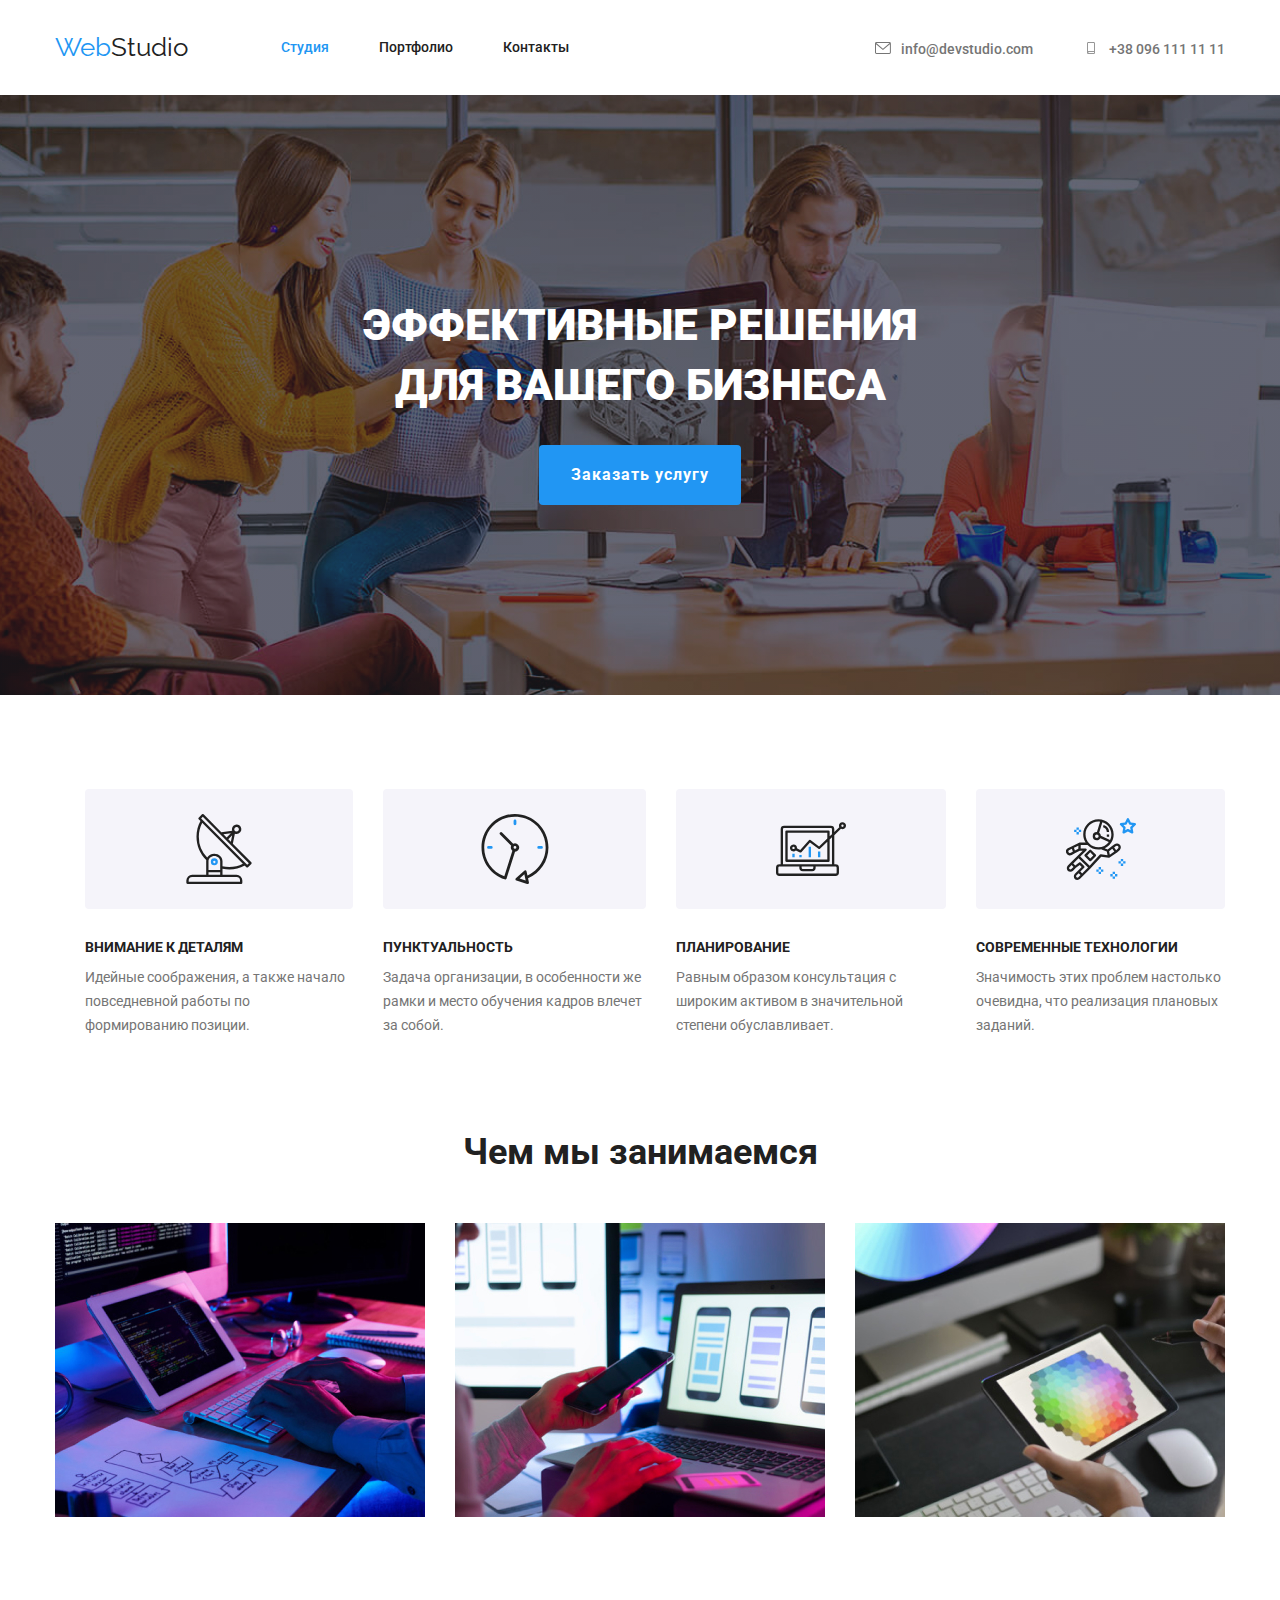
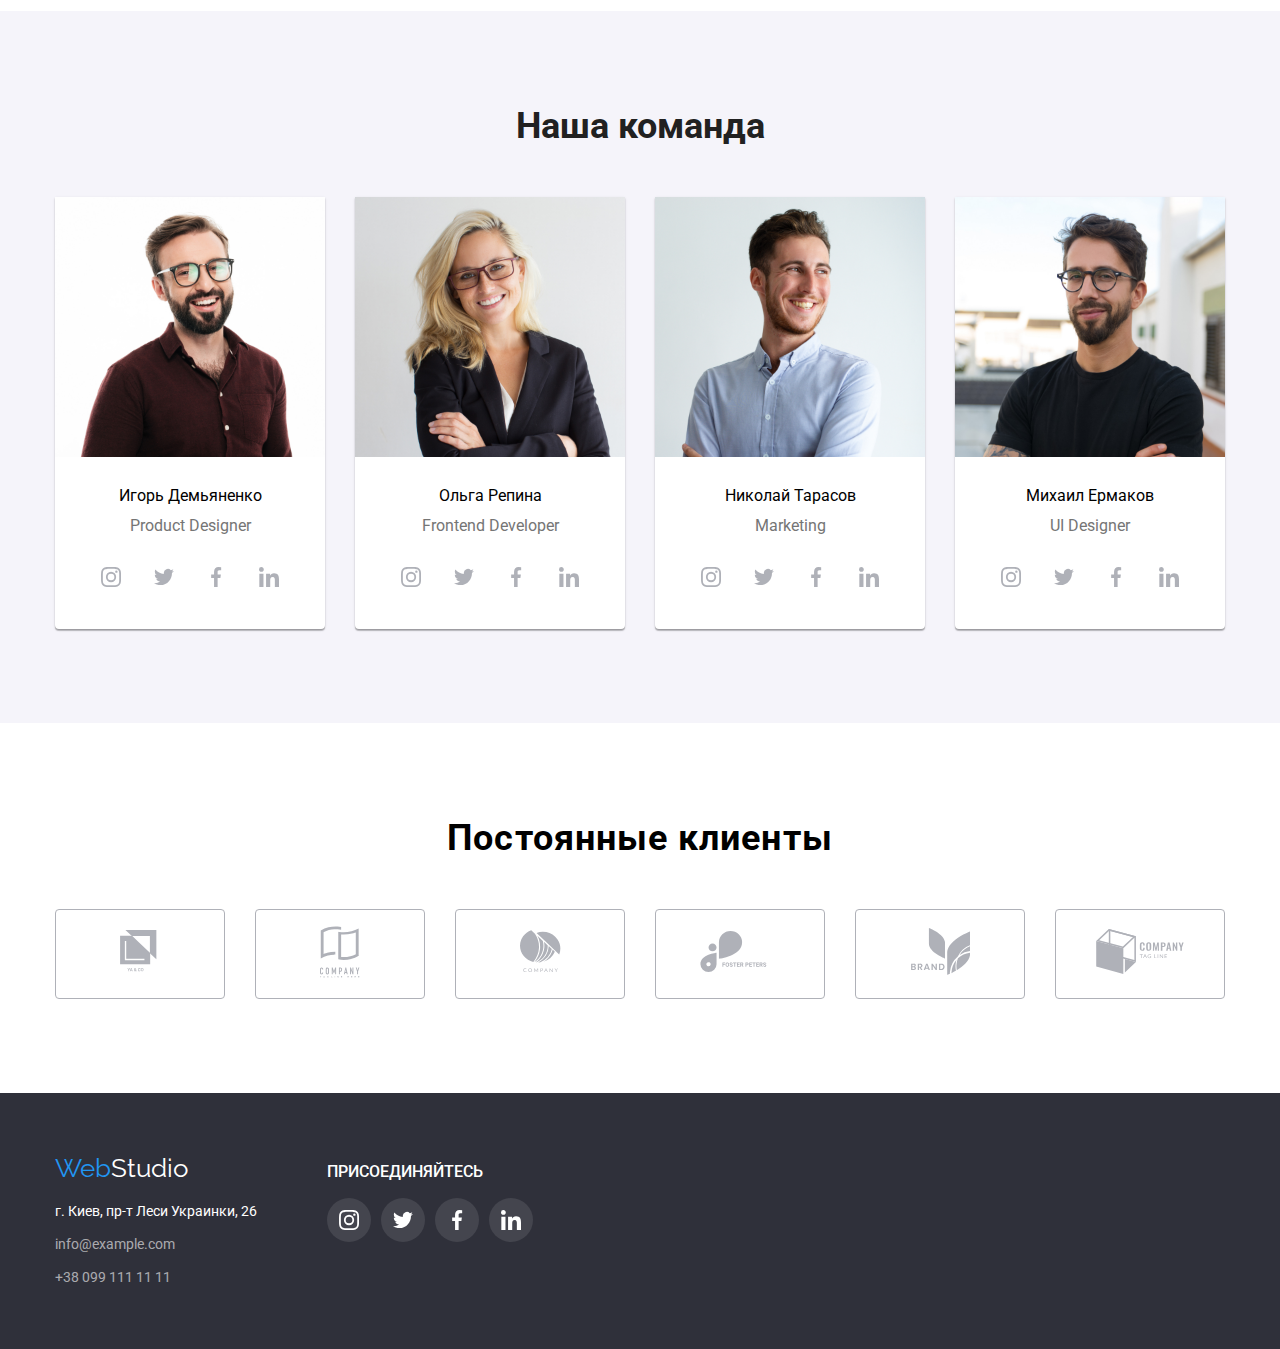
==== index.html @ 8dbe751a "hw-05" ====
<!DOCTYPE html>
<html lang="ru">

<head>
    <meta charset="UTF-8">
    <meta name="viewport" content="width=device-width, initial-scale=1.0">
    <title>WebStudio</title>
    <link rel="stylesheet" href="./css/modern-normalize.css">
    <link rel="preconnect" href="https://fonts.gstatic.com">
    <link
        href="https://fonts.googleapis.com/css2?family=Raleway:wght@700&family=Roboto:wght@400;500;700;900&display=swap"
        rel="stylesheet">
    <link rel="stylesheet" href="./css/style.css">
    <!-- <link rel="stylesheet" href="./css/variables.css"> -->
</head>

<body>
    <header class="page-header">
        <!-- navigation -->
        <div class="container">
        <nav class="header-nav">
            <a href="./index.html" class="logo"><span class="logo-web">Web</span><span
                    class="logo-studio">Studio</span></a>
            <ul class="navigation">
                <li class="nav-item">
                    <a href="./index.html" class="link current">Студия</a>
                </li>
                <li class="nav-item">
                    <a href="./portfolio.html" class="link">Портфолио</a>
                </li>
                <li class="nav-item">
                    <a href="#contacts" class="link">Контакты</a>
                </li>
            </ul>
        <!-- adress -->
        <ul class="header-adress">
            <li class="adress-item">
               <a href="mailto:info@devstudio.com" class="adress">
                <svg class="adress-icon" width="16" height="12">
                    <use href="./img/symbol-defs.svg#icon-envelope-4"></use>
                </svg>info@devstudio.com</a>
            </li>
            <li class="adress-item">
               <a href="tel:+380961111111" class="adress">
                <svg class="adress-icon" width="16" height="12">
                    <use href="./img/symbol-defs.svg#icon-smartphone"></use>
                </svg>+38 096 111 11 11</a>
            </li>
        </ul>
        </nav>
        </div>
    </header>
    <main>
        <!-- hero -->
        <section class="hero">
         <div class="container">
            <h1 class="hero-title">Эффективные решения <br> для вашего бизнеса</h1>
            <button class="hero-btn">Заказать услугу</button> 
         </div>
        </section>
        <!-- feature -->
        <section class="feature">
         <div class="container">
            <ul class="feature-list">
                <li class="feature-item">
                    <div class="thumb">
                        <svg class="feature-icon" width="70" height="70">
                            <use href="./img/symbol-defs.svg#icon-antenna-1"></use>
                        </svg>
                    </div>
                    <h3 class="feature-title">Внимание к деталям</h3>
                    <p class="feature-text">Идейные соображения, а также начало повседневной работы по формированию позиции.</p>
                </li>
                <li class="feature-item">
                    <div class="thumb">
                        <svg class="feature-icon" width="70" height="70">
                            <use href="./img/symbol-defs.svg#icon-clock-1"></use>
                        </svg>
                    </div>
                    <h3 class="feature-title">Пунктуальность</h3>
                    <p class="feature-text">Задача организации, в особенности же рамки и место обучения кадров влечет за собой.</p>
                </li>
                <li class="feature-item">
                    <div class="thumb">
                        <svg class="feature-icon" width="70" height="70">
                            <use href="./img/symbol-defs.svg#icon-diagram-1"></use>
                    </svg>
                        </div>
                    <h3 class="feature-title">Планирование</h3>
                    <p class="feature-text">Равным образом консультация с широким активом в значительной степени обуславливает.</p>
                </li>
                <li class="feature-item">
                    <div class="thumb">
                        <svg class="feature-icon" width="70" height="70">
                            <use href="./img/symbol-defs.svg#icon-astronaut-1"></use>
                        </svg>
                    </div>
                    <h3 class="feature-title">Современные технологии</h3>
                    <p class="feature-text">Значимость этих проблем настолько очевидна, что реализация плановых заданий.
                    </p>
                </li>
            </ul>
         </div>
        </section>
        <!-- visual -->
        <section class="visual">
         <div class="container">
            <h2 class="visual-tittle">Чем мы занимаемся</h2>
            <ul class="visual-list">
                <li class="visual-item">
                    <img class="visual-img" src="./img/img.jpg" alt="img" width="370" height="294">
                </li>
                <li class="visual-item">
                    <img class="visual-img" src="./img/img_1.jpg" alt="img(1)" width="370" height="294">
                </li>
                <li class="visual-item">
                    <img class="visual-img" src="./img/img_2.jpg" alt="img(2)" width="370" height="294">
                </li>
            </ul>
         </div>
        </section>
        <!-- team -->
        <section class="team">
            <div class="container">
            <h2 class="team-tittle">Наша команда</h2>
            <ul class="team-list">
                <li class="team-item">
                    <img src="./img/img_3.jpg" alt="img(3)" width="270" height="260">
                    <div class="team-item-text">
                    <h3 class="team-item-name">Игорь Демьяненко</h3>
                    <p class="team-item-position">Product Designer</p>
                    <ul class="social">
                        <li class="social-item">
                            <a href="#" class="social-link">
                                <svg class="social-icon" width="20" height="20">
                                    <use href="./img/symbol-defs.svg#icon-instagram-2"></use>
                                </svg>
                            </a>
                        </li>
                        <li class="social-item">
                            <a href="#" class="social-link">
                                <svg class="social-icon" width="20" height="20">
                                    <use href="./img/symbol-defs.svg#icon-twitter-1"></use>
                                </svg>
                            </a>
                        </li>
                        <li class="social-item">
                            <a href="#" class="social-link">
                                <svg class="social-icon" width="20" height="20">
                                    <use href="./img/symbol-defs.svg#icon-facebook-1"></use>
                                </svg>
                            </a>
                        </li>
                        <li class="social-item">
                            <a href="#" class="social-link">
                                <svg class="social-icon" width="20" height="20">
                                    <use href="./img/symbol-defs.svg#icon-linkedin-1"></use>
                                </svg>
                            </a>
                        </li>
                    </ul>
                    </div>
                </li>
                <li class="team-item">
                    <img src="./img/img_4.jpg" alt="img(4)" width="270" height="260">
                    <div class="team-item-text">
                    <h3 class="team-item-name">Ольга Репина</h3>
                    <p class="team-item-position">Frontend Developer</p>
                    <ul class="social">
                        <li class="social-item">
                            <a href="#" class="social-link">
                                <svg class="social-icon" width="20" height="20">
                                    <use href="./img/symbol-defs.svg#icon-instagram-2"></use>
                                </svg>
                            </a>
                        </li>
                        <li class="social-item">
                            <a href="#" class="social-link">
                                <svg class="social-icon" width="20" height="20">
                                    <use href="./img/symbol-defs.svg#icon-twitter-1"></use>
                                </svg>
                            </a>
                        </li>
                        <li class="social-item">
                            <a href="#" class="social-link">
                                <svg class="social-icon" width="20" height="20">
                                    <use href="./img/symbol-defs.svg#icon-facebook-1"></use>
                                </svg>
                            </a>
                        </li>
                        <li class="social-item">
                            <a href="#" class="social-link">
                                <svg class="social-icon" width="20" height="20">
                                    <use href="./img/symbol-defs.svg#icon-linkedin-1"></use>
                                </svg>
                            </a>
                        </li>
                    </ul>
                    </div>
                </li>
                <li class="team-item">
                    <img src="./img/img_5.jpg" alt="img(5)" width="270" height="260">
                    <div class="team-item-text">
                    <h3 class="team-item-name">Николай Тарасов</h3>
                    <p class="team-item-position">Marketing</p>
                    <ul class="social">
                        <li class="social-item">
                            <a href="#" class="social-link">
                                <svg class="social-icon" width="20" height="20">
                                    <use href="./img/symbol-defs.svg#icon-instagram-2"></use>
                                </svg>
                            </a>
                        </li>
                        <li class="social-item">
                            <a href="#" class="social-link">
                                <svg class="social-icon" width="20" height="20">
                                    <use href="./img/symbol-defs.svg#icon-twitter-1"></use>
                                </svg>
                            </a>
                        </li>
                        <li class="social-item">
                            <a href="#" class="social-link">
                                <svg class="social-icon" width="20" height="20">
                                    <use href="./img/symbol-defs.svg#icon-facebook-1"></use>
                                </svg>
                            </a>
                        </li>
                        <li class="social-item">
                            <a href="#" class="social-link">
                                <svg class="social-icon" width="20" height="20">
                                    <use href="./img/symbol-defs.svg#icon-linkedin-1"></use>
                                </svg>
                            </a>
                        </li>
                    </ul>
                    </div>
                </li>
                <li class="team-item">
                    <img src="./img/img_6.jpg" alt="img(6)" width="270" height="260">
                    <div class="team-item-text">
                    <h3 class="team-item-name">Михаил Ермаков</h3>
                    <p class="team-item-position">UI Designer</p>
                    <ul class="social">
                        <li class="social-item">
                            <a href="#" class="social-link">
                                <svg class="social-icon" width="20" height="20">
                                    <use href="./img/symbol-defs.svg#icon-instagram-2"></use>
                                </svg>
                            </a>
                        </li>
                        <li class="social-item">
                            <a href="#" class="social-link">
                                <svg class="social-icon" width="20" height="20">
                                    <use href="./img/symbol-defs.svg#icon-twitter-1"></use>
                                </svg>
                            </a>
                        </li>
                        <li class="social-item">
                            <a href="#" class="social-link">
                                <svg class="social-icon" width="20" height="20">
                                    <use href="./img/symbol-defs.svg#icon-facebook-1"></use>
                                </svg>
                            </a>
                        </li>
                        <li class="social-item">
                            <a href="#" class="social-link">
                                <svg class="social-icon" width="20" height="20">
                                    <use href="./img/symbol-defs.svg#icon-linkedin-1"></use>
                                </svg>
                            </a>
                        </li>
                    </ul>
                    </div>
                </li>
            </ul>
            </div>
        </section>
        <!-- clients -->
        <section class="clients">
            <div class="container">
                <h2 class="clients-title">Постоянные клиенты</h2>
                <ul class="clients-list">
                    <li class="clients-item">
                        <a href="#" class="clients-link">
                            <svg class="clients-icon" width="44.27" height="44.23">
                                <use href="./img/symbol-defs.svg#icon-logo-1"></use>
                            </svg>
                        </a>
                    </li>
                    <li class="clients-item">
                        <a href="#" class="clients-link">
                            <svg class="clients-icon" width="40" height="52">
                                <use href="./img/symbol-defs.svg#icon-logo-2"></use>
                            </svg>
                        </a>
                    </li>
                    <li class="clients-item">
                        <a href="#" class="clients-link">
                            <svg class="clients-icon" width="41" height="42.6">
                                <use href="./img/symbol-defs.svg#icon-logo-3"></use>
                            </svg>
                        </a>
                    </li>
                    <li class="clients-item">
                        <a href="#" class="clients-link">
                            <svg class="clients-icon" width="79.66" height="42.02">
                                <use href="./img/symbol-defs.svg#icon-logo-4"></use>
                            </svg>
                        </a>
                    </li>
                    <li class="clients-item">
                        <a href="#" class="clients-link">
                            <svg class="clients-icon" width="59" height="47">
                                <use href="./img/symbol-defs.svg#icon-logo-5"></use>
                            </svg>
                        </a>
                    </li>
                    <li class="clients-item">
                        <a href="#" class="clients-link">
                            <svg class="clients-icon" width="88.48" height="45.44">
                                <use href="./img/symbol-defs.svg#icon-Object"></use>
                            </svg>
                        </a>
                    </li>
                </ul>
            </div>
        </section>
    </main>
    <!-- contacts -->
    <footer class="footer">
        <div class="container">
            <div class="footer-content">
                <a href="./index.html" class="logo-footer"><span class="logo-web">Web</span><span
                class="logo-studio-footer">Studio</span></a>
                <address class="footer-contacts" id="contacts">
                <a href="#" class="contacts-location">г. Киев, пр-т Леси Украинки, 26</a>
                <a href="mailto:info@example.com" class="contacts">info@example.com</a>
                <a href="tell:+380991111111" class="contacts">+38 099 111 11 11</a>
                </address>
            </div>
            <div class="footer-social">
            <h2 class="social-title">Присоединяйтесь</h2>
            <ul class="social-card">
                <li class="social-item-footer">
                    <a href="#" class="social-link-footer">
                        <svg class="social-icon-footer" width="20" height="20">
                            <use href="./img/symbol-defs.svg#icon-instagram-2"></use>
                        </svg>
                    </a>
                </li>
                <li class="social-item-footer">
                    <a href="#" class="social-link-footer">
                        <svg class="social-icon-footer" width="20" height="20">
                            <use href="./img/symbol-defs.svg#icon-twitter-1"></use>
                        </svg>
                    </a>
                </li>
                <li class="social-item-footer">
                    <a href="#" class="social-link-footer">
                        <svg class="social-icon-footer" width="20" height="20">
                            <use href="./img/symbol-defs.svg#icon-facebook-1"></use>
                        </svg>
                    </a>
                </li>
                <li class="social-item-footer">
                    <a href="#" class="social-link-footer">
                        <svg class="social-icon-footer" width="20" height="20">
                            <use href="./img/symbol-defs.svg#icon-linkedin-1"></use>
                        </svg>
                    </a>
                </li>
            </ul>
            </div>
        </div>
    </footer>
</body>

</html>
---- css/style.css ----
ul,
li {
  list-style-type: none;
  padding: 0;
  margin: 0;
}

a {
  text-decoration: none;
  color: inherit;
}

/* Flat H, P parameters */
h1,
h2,
h3,
h4,
h5,
h6,
p {
  font-size: inherit;
  font-weight: 400;
  margin-top: 0;
  margin-bottom: 0;
  margin-block-start: 0;
  margin-block-end: 0;
}

img {
  display: block;
  max-width: 100%;
  height: auto;
}

:root {
  --blue-text: rgba(33, 150, 243, 1);

  --black-text: rgba(33, 33, 33, 1);

  --grey-text: rgba(117, 117, 117, 1);
  --grey-text-op60: rgba(255, 255, 255, 0.6);

  --white-text: rgba(255, 255, 255, 1);

  --social-link-color: rgba(175, 177, 184, 1);

  --back-grey-light: rgba(245, 244, 250, 1);
  --back-blue: rgba(33, 150, 243, 1);
  --back-white: rgba(255, 255, 255, 1);
  --back-team: rgba(245, 244, 250, 1);
  --graphite: rgba(47, 48, 58, 1);

  --border-color: rgba(236, 236, 236, 1);

  --team-mate-box-shadow: 0px 1px 3px rgba(0, 0, 0, 0.12),
    0px 1px 1px rgba(0, 0, 0, 0.14), 0px 2px 1px rgba(0, 0, 0, 0.2);
  --card-box-shadow: 0px 1px 1px rgba(0, 0, 0, 0.12),
    0px 4px 4px rgba(0, 0, 0, 0.06), 1px 4px 6px rgba(0, 0, 0, 0.16);

  --item-set-gap: 30px;
}

body {
  font-family: 'Roboto', sans-serif;
}

.container {
  max-width: 1200px;
  margin: 0 auto;
  padding: 0 15px;
}

.header-nav,
.logo,
.navigation,
.header-adress,
.contacts,
.contacts-location {
  display: flex;
}

.contacts-item {
  align-items: center;
}

.header-nav,
.header-adress {
  justify-content: space-between;
  align-items: center;
}

.header-nav {
  padding: 32px 0 32px 0;
}

.navigation {
  margin-left: 93px;
}

.nav-item:not(:first-child) {
  margin-left: 50px;
}

.logo {
  font-family: 'Raleway', sans-serif;
}

.logo-footer {
  font-family: 'Raleway', sans-serif;
}

.logo-web {
  color: var(--blue-text);
  font-style: normal;
  font-weight: 400;
  font-size: 26px;
  line-height: 31px;
}

.logo-studio {
  color: var(--black-text);
  font-style: normal;
  font-weight: 400;
  font-size: 26px;
  line-height: 31px;
}

.logo-studio-footer {
  color: var(--white-text);
  font-style: normal;
  font-weight: 400;
  font-size: 26px;
  line-height: 31px;
}

.navigation .link.current {
  color: var(--blue-text);
}

.link {
  color: var(--black-text);
  font-style: normal;
  font-weight: 500;
  font-size: 14px;
  line-height: 16px;
}

.link:hover,
.link:focus {
  color: #2196f3;
}

.header-adress {
  margin-left: auto;
}

.adress {
  color: var(--grey-text);
  font-style: normal;
  font-weight: 500;
  font-size: 14px;
  line-height: 16px;
}

.adress:hover,
.adress:focus {
  color: #2196f3;
}

.adress-item:nth-child(2) {
  margin-left: 50px;
}

.adress-icon:hover {
  color: #2196f3;
}

.adress-icon {
  margin-top: 5px;
  margin-right: 10px;
  fill: currentColor;
}

.envelope-4 {
  margin-top: 50px;
}

.hero {
  text-align: center;
  background-color: var(--graphite);
  padding: 200px 0 200px 0;

  margin: 0 auto;
  max-width: 1600px;
  height: 600px;

  background-image: linear-gradient(
      to right,
      rgba(47, 48, 58, 0.4),
      rgba(47, 48, 58, 0.4)
    ),
    url('../img/welcome.jpg');
  background-size: cover;
  background-position: center;
  background-repeat: no-repeat;
}

.hero-title {
  color: var(--white-text);
  text-align: center;
  text-transform: uppercase;
  font-style: normal;
  font-weight: 900;
  font-size: 44px;
  line-height: 60px;
}

.hero-btn {
  display: inline-block;
  padding: 15px 32px;
  margin: 30px 0 0;

  border: none;
  color: var(--white-text);
  background: var(--back-blue);
  text-align: center;
  letter-spacing: 0.06em;
  align-items: center;
  font-style: normal;
  font-weight: 700;
  font-size: 16px;
  line-height: 30px;

  box-shadow: 0px 4px 4px var(--btn-boxshadow-color);
  border-radius: 4px;
}

.feature {
  padding: 94px 0;
}

.feature-list {
  display: flex;
  padding-left: 30px;
}

.feature-item {
  max-width: 270px;
}

.feature-item:not(:first-child) {
  margin-left: 30px;
}

.thumb {
  height: 120px;

  display: flex;
  justify-content: center;
  align-items: center;

  border-radius: 4px;

  background-color: var(--back-team);
}

.feature-title {
  color: var(--black-text);
  font-style: normal;
  font-weight: 700;
  font-size: 14px;
  line-height: 16px;
  text-transform: uppercase;

  text-align: left;
  padding-top: 30px;
}

.feature-text {
  color: var(--grey-text);
  font-style: normal;
  font-weight: normal;
  font-size: 14px;
  line-height: 24px;

  margin-top: 10px;
}

.social {
  margin-top: 16px;
  display: flex;
  justify-content: space-around;
}

.social-item {
  display: flex;
  justify-content: center;
  border-radius: 50%;
}

.social-link {
  width: 44px;
  height: 44px;

  display: flex;
  justify-content: center;
  align-items: center;
}

.social-item:hover,
.social-item:focus {
  background-color: var(--back-blue);
}

.social-icon {
  fill: var(--social-link-color);
}

.social-item:hover .social-icon,
.social-item:focus .social-icon {
  fill: var(--white-text);
}

.visual {
  padding-bottom: 94px;
}

.visual-tittle {
  color: var(--black-text);
  text-align: center;
  font-weight: 700;
  font-size: 36px;
  line-height: 42px;
}

.visual-list {
  display: flex;
  flex-wrap: wrap;
  margin-top: 50px;
  margin-left: calc(-1 * var(--item-set-gap));
  justify-content: space-around;
}

.visual-item {
  flex-basis: calc(100% / 3 - var(--item-set-gap));
  margin-left: var(--item-set-gap);
}

.team {
  background-color: var(--back-team);

  padding: 94px 0;
}

.team-tittle {
  color: var(--black-text);
  font-style: normal;
  font-weight: 700;
  font-size: 36px;
  line-height: 42px;

  text-align: center;
}

.team-list {
  margin-top: 50px;
  display: flex;
  flex-wrap: wrap;
  margin-left: calc(-1 * var(--item-set-gap));

  justify-content: center;
}

.team-item {
  flex-basis: calc(100% / 4 - var(--item-set-gap));
  margin-left: var(--item-set-gap);
  max-width: 270px;

  text-align: center;
  font-size: 16px;
  line-height: 1.18;

  background-color: var(--back-white);

  box-shadow: var(--team-mate-box-shadow);
  border-radius: 0px 0px 4px 4px;
}

.team-item-text {
  padding: 30px;
}

.teamteam-item-name {
  color: var(--black-text);
  font-style: normal;
  font-weight: 500;
  font-size: 16px;
  line-height: 19px;
}

.team-item-position {
  color: var(--grey-text);
  font-style: normal;
  font-weight: 400;
  font-size: 16px;
  line-height: 19px;
  margin-top: 10px;
}

.clients {
  padding: 94px 0;
}

.clients-title {
  font-weight: 700;
  font-size: 36px;
  line-height: 1.17;
  letter-spacing: 0.03em;
  text-align: center;
}

.clients-list {
  margin-top: 50px;

  display: flex;
}

.clients-item {
  width: 170px;
  height: 90px;

  display: flex;
  align-items: center;
  justify-content: center;

  border: 1px solid var(--social-link-color);
  border-radius: 4px;
}

.clients-item:not(:first-child) {
  margin-left: 30px;
}

.clients-item:focus,
.clients-item:hover {
  border: 1px solid var(--blue-text);
  border-radius: 4px;
  fill: var(--blue-text);
}

.clients-item:focus .clients-icon,
.clients-item:hover .clients-icon {
  fill: var(--blue-text);
}

.clients-icon {
  fill: var(--social-link-color);
}

.footer {
  background: var(--graphite);
  padding: 60px 0;
}

.footer .container {
  display: flex;
  align-items: baseline;
}

.footer-contacts {
  display: flex;
  flex-direction: column;
  margin-top: 15px;
}

.contacts-location {
  color: var(--white-text);
  font-style: normal;
  font-weight: 400;
  font-size: 14px;
  line-height: 24px;
}

.contacts {
  color: var(--grey-text-op60);
  font-style: normal;
  font-weight: 400;
  font-size: 14px;
  line-height: 24px;

  margin-top: 9px;
}

.footer-social {
  margin-left: 70px;
}

.social-title {
  font-weight: 500;
  line-height: 1.172;
  text-transform: uppercase;

  color: var(--white-text);
}

.social-card {
  margin-top: 16px;
  display: flex;
  justify-content: space-around;
}

.social-item-footer {
  display: flex;
  justify-content: center;
  border-radius: 50%;
}

.social-link-footer {
  width: 44px;
  height: 44px;

  display: flex;
  justify-content: center;
  align-items: center;
}

.social-item-footer:hover,
.social-item-footer:focus {
  background-color: var(--back-blue);
}

.social-icon-footer {
  fill: var(--social-link-color);
}

.social-item-footer:hover .social-icon-footer,
.social-item-footer:focus .social-icon-footer {
  fill: var(--white-text);
}

.social {
  margin-top: 20px;
}

.social-item-footer {
  margin-right: 10px;
  background-color: rgba(255, 255, 255, 0.1);
}

.social-icon-footer {
  fill: var(--back-white);
}

/* Portfolio */
.page-header-portfolio {
  border-bottom: 1px solid var(--border-color);
}

.visual-hidden {
  position: absolute;
  width: 1px;
  height: 1px;
  margin: -1px;
  border: 0;
  padding: 0;
  white-space: nowrap;
  clip-path: inset(100%);
  clip: rect(0 0 0 0);
  overflow: hidden;
}

.button-list {
  display: flex;
  justify-content: center;
  text-align: center;
  padding-top: 94px;
}

.button {
  color: var(--black-text);
  background: var(--back-grey-light);
  font-style: normal;
  text-align: center;
  font-weight: 500;
  font-size: 16px;
  line-height: 26px;

  margin-left: 8px;
  padding: 6px 22px;
  border: none;
  cursor: pointer;
  display: inline-block;

  border-radius: 4px;
}

.button:active,
.button:hover,
.button:focus {
  color: white;
  background-color: #2196f3;

  box-shadow: 0px 3px 1px rgba(0, 0, 0, 0.1), 0px 1px 2px rgba(0, 0, 0, 0.08),
    0px 2px 2px rgba(0, 0, 0, 0.12);
  border-radius: 4px;

  outline: none;
}

.project-list {
  display: flex;
  flex-wrap: wrap;
  margin-top: 34px;
  margin-left: calc(-1 * var(--item-set-gap));

  justify-content: center;
  text-align: center;
}

.project-item {
  margin-bottom: 30px;
  max-width: 370px;
  flex-basis: calc(100% / 3 - var(--item-set-gap));
  margin-left: var(--item-set-gap);

  text-align: left;
}

.project-item .last-item {
  margin-bottom: 0;
}

.portfolio-link {
  display: block;
}

.portfolio-link:focus,
.portfolio-link:hover {
  box-shadow: var(--card-box-shadow);
}

.project-wrapper {
  padding: 20px 24px;
  border: 1px solid var(--border-color);
  border-top: none;
}

.projects-title {
  color: var(--black-text);
  font-style: normal;
  font-weight: 700;
  font-size: 18px;
  line-height: 36px;

  letter-spacing: 0.06em;
}

.projects-text {
  color: var(--grey-text);
  font-style: normal;
  font-weight: 400;
  font-size: 16px;
  line-height: 30px;

  margin-top: 4px;
}
---- css/variables.css ----
:root {
  --blue-text: rgba(33, 150, 243, 1);

  --black-text: rgba(33, 33, 33, 1);

  --grey-text: rgba(117, 117, 117, 1);
  --grey-text-op60: rgba(255, 255, 255, 0.6);

  --graphite: rgba(47, 48, 58, 1);

  --white-text: rgba(255, 255, 255, 1);

  --back-white: #e5e5e5;
  --back-grey-light: rgba(245, 244, 250, 1);
}
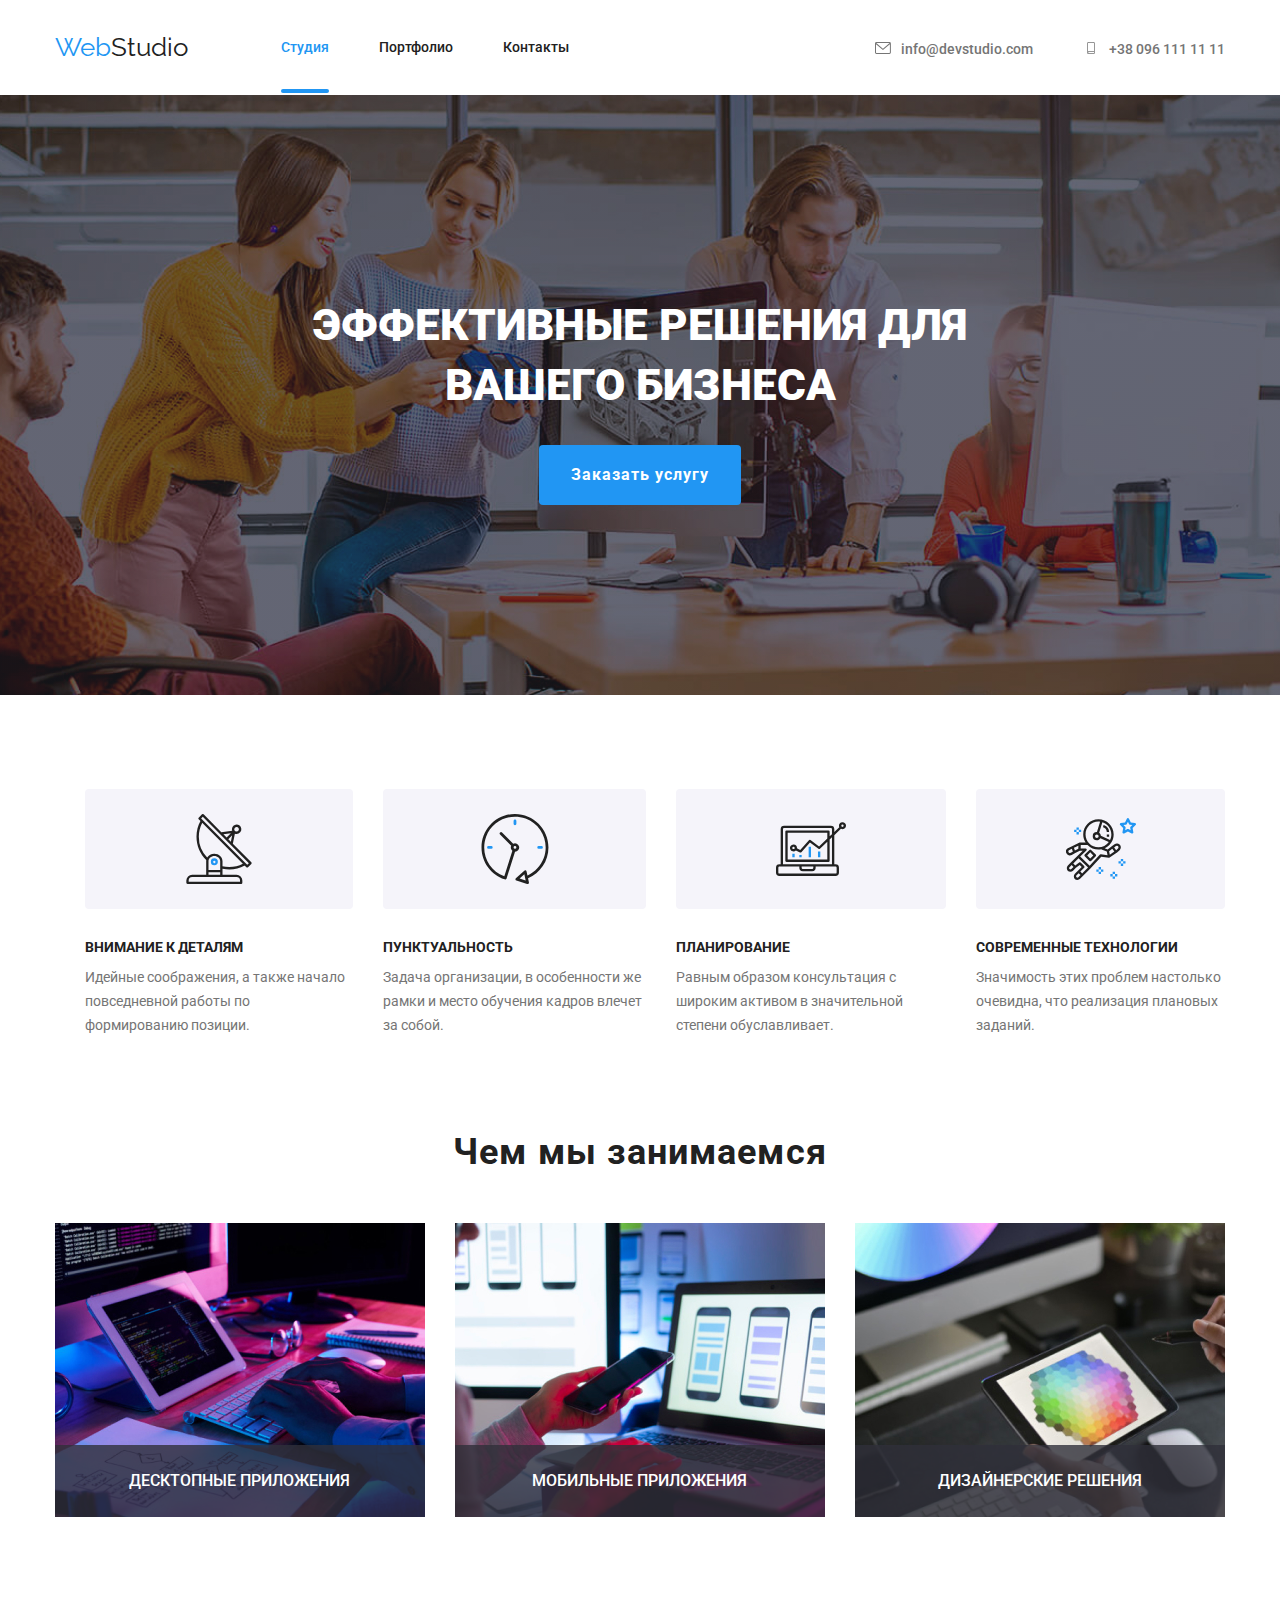
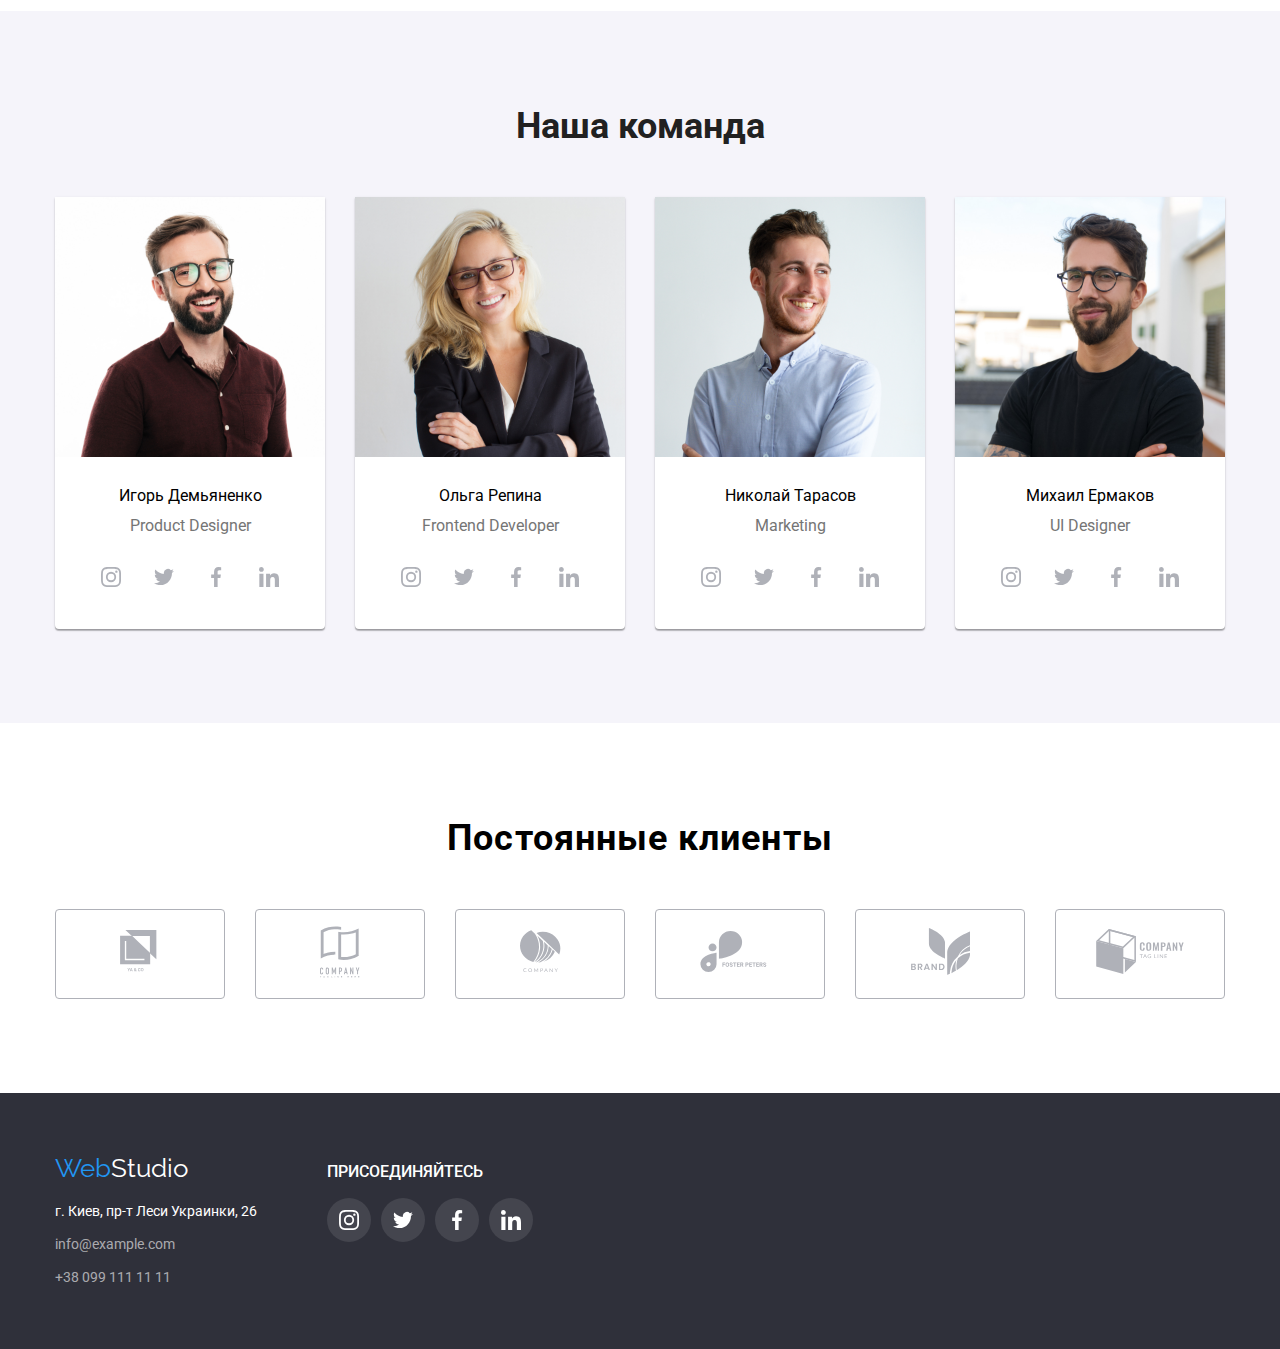
==== commit 4dac3b73: "finish" ====
--- a/index.html
+++ b/index.html
@@ -54,8 +54,8 @@
         <!-- hero -->
         <section class="hero">
          <div class="container">
-            <h1 class="hero-title">Эффективные решения <br> для вашего бизнеса</h1>
-            <button class="hero-btn">Заказать услугу</button> 
+            <h1 class="hero-title">Эффективные решения для вашего бизнеса</h1>
+            <button class="hero-btn" data-modal-open>Заказать услугу</button> 
          </div>
         </section>
         <!-- feature -->
@@ -109,12 +109,21 @@
             <ul class="visual-list">
                 <li class="visual-item">
                     <img class="visual-img" src="./img/img.jpg" alt="img" width="370" height="294">
+                    <div class="visuals-descr">
+                        <h4 class="descr-title">Десктопные приложения</h4>
+                    </div>
                 </li>
                 <li class="visual-item">
                     <img class="visual-img" src="./img/img_1.jpg" alt="img(1)" width="370" height="294">
+                    <div class="visuals-descr">
+                        <h4 class="descr-title">Мобильные приложения</h4>
+                    </div>
                 </li>
                 <li class="visual-item">
                     <img class="visual-img" src="./img/img_2.jpg" alt="img(2)" width="370" height="294">
+                    <div class="visuals-descr">
+                        <h4 class="descr-title">Дизайнерские решения</h4>
+                    </div>
                 </li>
             </ul>
          </div>
@@ -373,6 +382,47 @@
             </div>
         </div>
     </footer>
+    <!-- backdrop -->
+    <div class="backdrop is-hidden" data-modal>
+        <div class="modal">
+            <button class="close-btn" data-modal-close>
+                <svg class="close-icon" width="18" height="18">
+                    <use href="./img/symbol-defs.svg#icon-close-black-18dp-2-1-1" />
+                </svg>
+            </button>
+            <div class="modal-content">
+                <p class="modal-text">
+                    Lorem ipsum dolor sit amet, consectetur adipisicing elit. Voluptate,
+                    qui necessitatibus odit alias fugiat porro illum neque tenetur,
+                    cupiditate officia molestiae nemo in voluptatum! Iste ducimus
+                    voluptate inventore velit, vel odio quae distinctio, recusandae,
+                    animi illum accusantium aut cupiditate sit consequatur. Quibusdam
+                    incidunt quisquam minus deserunt, nobis pariatur fuga accusantium
+                    quae officia voluptatem! Alias saepe ea eum quae debitis quasi quas
+                    aperiam fugit temporibus veritatis. Quos saepe neque pariatur
+                    eligendi possimus expedita, quasi sapiente, perferendis minus
+                    tenetur temporibus numquam id quae aut deserunt quia. Doloribus
+                    corrupti nisi, unde aperiam, possimus consequuntur sequi repellat
+                    quam necessitatibus mollitia non placeat ea molestiae odit, illo
+                    eligendi. Dignissimos sit reprehenderit, quas vitae rem nulla culpa
+                    quaerat recusandae atque a dolore doloremque soluta error aspernatur
+                    omnis nisi excepturi voluptatibus est at ipsum consequatur animi
+                    labore, aperiam sapiente? Ut ipsum eveniet quibusdam ratione cumque
+                    magni at numquam sint animi consequatur necessitatibus dolor
+                    officiis, impedit labore maiores hic doloribus ex voluptates
+                    doloremque quod nostrum culpa blanditiis maxime expedita? Earum
+                    ratione aperiam facilis libero optio, id ipsum iste. Quis assumenda
+                    ex repellendus iure numquam dicta natus facilis doloribus accusamus
+                    reiciendis ab illum, quisquam fugit, ducimus quia. Dolor ad
+                    exercitationem perspiciatis recusandae nihil voluptas facere nisi
+                    quos laborum dignissimos!
+                </p>
+            </div>
+        </div>
+    </div>
+
+    <!-- Modal JS -->
+    <script src="./js/modal.js"></script>
 </body>
 
 </html>--- a/css/style.css
+++ b/css/style.css
@@ -48,9 +48,13 @@
   --back-blue: rgba(33, 150, 243, 1);
   --back-white: rgba(255, 255, 255, 1);
   --back-team: rgba(245, 244, 250, 1);
+  --back-visual: rgba(47, 48, 58, 0.8);
+  --back-color-prj: rgba(33, 149, 243, 0.9);
   --graphite: rgba(47, 48, 58, 1);
 
   --border-color: rgba(236, 236, 236, 1);
+
+  --overlay: rgba(0, 0, 0, 0.2);
 
   --team-mate-box-shadow: 0px 1px 3px rgba(0, 0, 0, 0.12),
     0px 1px 1px rgba(0, 0, 0, 0.14), 0px 2px 1px rgba(0, 0, 0, 0.2);
@@ -58,6 +62,9 @@
     0px 4px 4px rgba(0, 0, 0, 0.06), 1px 4px 6px rgba(0, 0, 0, 0.16);
 
   --item-set-gap: 30px;
+
+  --timing-fn: cubic-bezier(0.4, 0, 0.2, 1);
+  --transiton-duration-time: 250ms;
 }
 
 body {
@@ -143,11 +150,37 @@
   font-weight: 500;
   font-size: 14px;
   line-height: 16px;
+
+  padding: 26px 0;
 }
 
 .link:hover,
 .link:focus {
   color: #2196f3;
+
+  --timing-fn: cubic-bezier(0.4, 0, 0.2, 1);
+  --transiton-duration-time: 250ms;
+}
+
+.link.current {
+  color: var(--back-blue);
+  position: relative;
+}
+
+.current::after {
+  content: '';
+
+  position: absolute;
+  top: 76px;
+  left: 0;
+
+  display: block;
+  width: 100%;
+  height: 4px;
+
+  background: var(--back-blue);
+
+  border-radius: 2px;
 }
 
 .header-adress {
@@ -165,6 +198,9 @@
 .adress:hover,
 .adress:focus {
   color: #2196f3;
+
+  --timing-fn: cubic-bezier(0.4, 0, 0.2, 1);
+  --transiton-duration-time: 250ms;
 }
 
 .adress-item:nth-child(2) {
@@ -173,6 +209,9 @@
 
 .adress-icon:hover {
   color: #2196f3;
+
+  --timing-fn: cubic-bezier(0.4, 0, 0.2, 1);
+  --transiton-duration-time: 250ms;
 }
 
 .adress-icon {
@@ -213,6 +252,9 @@
   font-weight: 900;
   font-size: 44px;
   line-height: 60px;
+
+  max-width: 696px;
+  margin: 0 auto;
 }
 
 .hero-btn {
@@ -296,6 +338,10 @@
   display: flex;
   justify-content: center;
   border-radius: 50%;
+
+  transition-property: background-color;
+  transition-duration: var(--transiton-duration-time);
+  transition-timing-function: var(--timing-fn);
 }
 
 .social-link {
@@ -314,6 +360,10 @@
 
 .social-icon {
   fill: var(--social-link-color);
+
+  transition-property: fill;
+  transition-duration: var(--transiton-duration-time);
+  transition-timing-function: var(--timing-fn);
 }
 
 .social-item:hover .social-icon,
@@ -331,6 +381,7 @@
   font-weight: 700;
   font-size: 36px;
   line-height: 42px;
+  letter-spacing: 0.03em;
 }
 
 .visual-list {
@@ -342,8 +393,30 @@
 }
 
 .visual-item {
+  position: relative;
+
   flex-basis: calc(100% / 3 - var(--item-set-gap));
   margin-left: var(--item-set-gap);
+}
+
+.visuals-descr {
+  padding: 27px 0;
+
+  position: absolute;
+  bottom: 0;
+  left: 0;
+  width: 100%;
+
+  background-color: var(--back-visual);
+}
+
+.descr-title {
+  font-weight: 500;
+  line-height: 1.142;
+  text-align: center;
+  text-transform: uppercase;
+
+  color: var(--white-text);
 }
 
 .team {
@@ -365,7 +438,6 @@
 .team-list {
   margin-top: 50px;
   display: flex;
-  flex-wrap: wrap;
   margin-left: calc(-1 * var(--item-set-gap));
 
   justify-content: center;
@@ -435,6 +507,10 @@
 
   border: 1px solid var(--social-link-color);
   border-radius: 4px;
+
+  transition-property: fill;
+  transition-duration: var(--transiton-duration-time);
+  transition-timing-function: var(--timing-fn);
 }
 
 .clients-item:not(:first-child) {
@@ -455,6 +531,10 @@
 
 .clients-icon {
   fill: var(--social-link-color);
+
+  transition-property: fill;
+  transition-duration: var(--transiton-duration-time);
+  transition-timing-function: var(--timing-fn);
 }
 
 .footer {
@@ -513,6 +593,10 @@
   display: flex;
   justify-content: center;
   border-radius: 50%;
+
+  transition-property: background-color;
+  transition-duration: var(--transiton-duration-time);
+  transition-timing-function: var(--timing-fn);
 }
 
 .social-link-footer {
@@ -531,6 +615,10 @@
 
 .social-icon-footer {
   fill: var(--social-link-color);
+
+  transition-property: fill;
+  transition-duration: var(--transiton-duration-time);
+  transition-timing-function: var(--timing-fn);
 }
 
 .social-item-footer:hover .social-icon-footer,
@@ -585,13 +673,20 @@
   font-size: 16px;
   line-height: 26px;
 
-  margin-left: 8px;
   padding: 6px 22px;
   border: none;
   cursor: pointer;
   display: inline-block;
 
   border-radius: 4px;
+
+  transition-property: color, background-color, box-shadow;
+  transition-duration: var(--transiton-duration-time);
+  transition-timing-function: var(--timing-fn);
+}
+
+.button-item:not(:first-child) {
+  margin-left: 8px;
 }
 
 .button:active,
@@ -632,6 +727,10 @@
 
 .portfolio-link {
   display: block;
+
+  transition-property: box-shadow;
+  transition-duration: var(--transiton-duration-time);
+  transition-timing-function: var(--timing-fn);
 }
 
 .portfolio-link:focus,
@@ -664,3 +763,128 @@
 
   margin-top: 4px;
 }
+
+.project-thumb {
+  position: relative;
+  border-style: none;
+  overflow: hidden;
+}
+
+.item-descr {
+  position: absolute;
+  top: 0;
+  left: 0;
+  width: 100%;
+  height: 100%;
+  background-color: var(--back-color-prj);
+  opacity: 0;
+  padding: 63px 24px;
+
+  transform: translateY(100%);
+
+  transition-duration: var(--transiton-duration-time);
+  transition-timing-function: var(--timing-fn);
+}
+
+.item-descr:hover,
+.item-descr:focus {
+  transform: translateX(0);
+  opacity: 0.9;
+}
+
+.descr-text {
+  color: var(--white-text);
+  position: absolute;
+  display: flex;
+  font-weight: 400;
+  font-size: 18px;
+  line-height: 28px;
+  letter-spacing: 0.03em;
+  font-family: Roboto, sans-serif;
+  top: 63px;
+  left: 24px;
+}
+
+.portfolio-link:hover .item-descr,
+.portfolio-link:focus .item-descr {
+  transform: translateX(0);
+  opacity: 0.9;
+}
+
+/* -----Backdrop styles----- */
+.backdrop {
+  position: fixed;
+  top: 0;
+  left: 0;
+
+  width: 100%;
+  height: 100%;
+
+  background-color: var(--overlay);
+  pointer-events: none;
+}
+
+.backdrop.is-hidden {
+  opacity: 0;
+
+  visibility: hidden;
+
+  pointer-events: none;
+
+  transition-property: opacity, visibility;
+  transition-duration: var(--transiton-duration-time);
+  transition-timing-function: var(--timing-fn);
+}
+
+.modal {
+  position: absolute;
+  top: 50%;
+  left: 50%;
+  transform: translate(-50%, -50%);
+
+  max-width: 528px;
+  max-height: 581px;
+  padding: 40px;
+
+  background-color: var(--back-white);
+
+  box-shadow: 0px 1px 3px rgba(0, 0, 0, 0.12), 0px 1px 1px rgba(0, 0, 0, 0.14),
+    0px 2px 1px rgba(0, 0, 0, 0.2);
+  border-radius: 4px;
+
+  overflow-y: auto;
+
+  pointer-events: auto;
+}
+
+.close-btn {
+  position: absolute;
+  top: 8px;
+  right: 8px;
+
+  width: 30px;
+  height: 30px;
+
+  background-color: var(--back-white);
+
+  display: flex;
+  justify-content: center;
+  align-items: center;
+
+  border: 1px solid rgba(0, 0, 0, 0.1);
+  border-radius: 50%;
+
+  cursor: pointer;
+}
+
+.close-icon {
+  fill: currentColor;
+
+  transition-property: fill;
+  transition-duration: var(--transiton-duration-time);
+  transition-timing-function: var(--timing-fn);
+}
+
+.close-icon:hover {
+  fill: var(--back-blue);
+}
